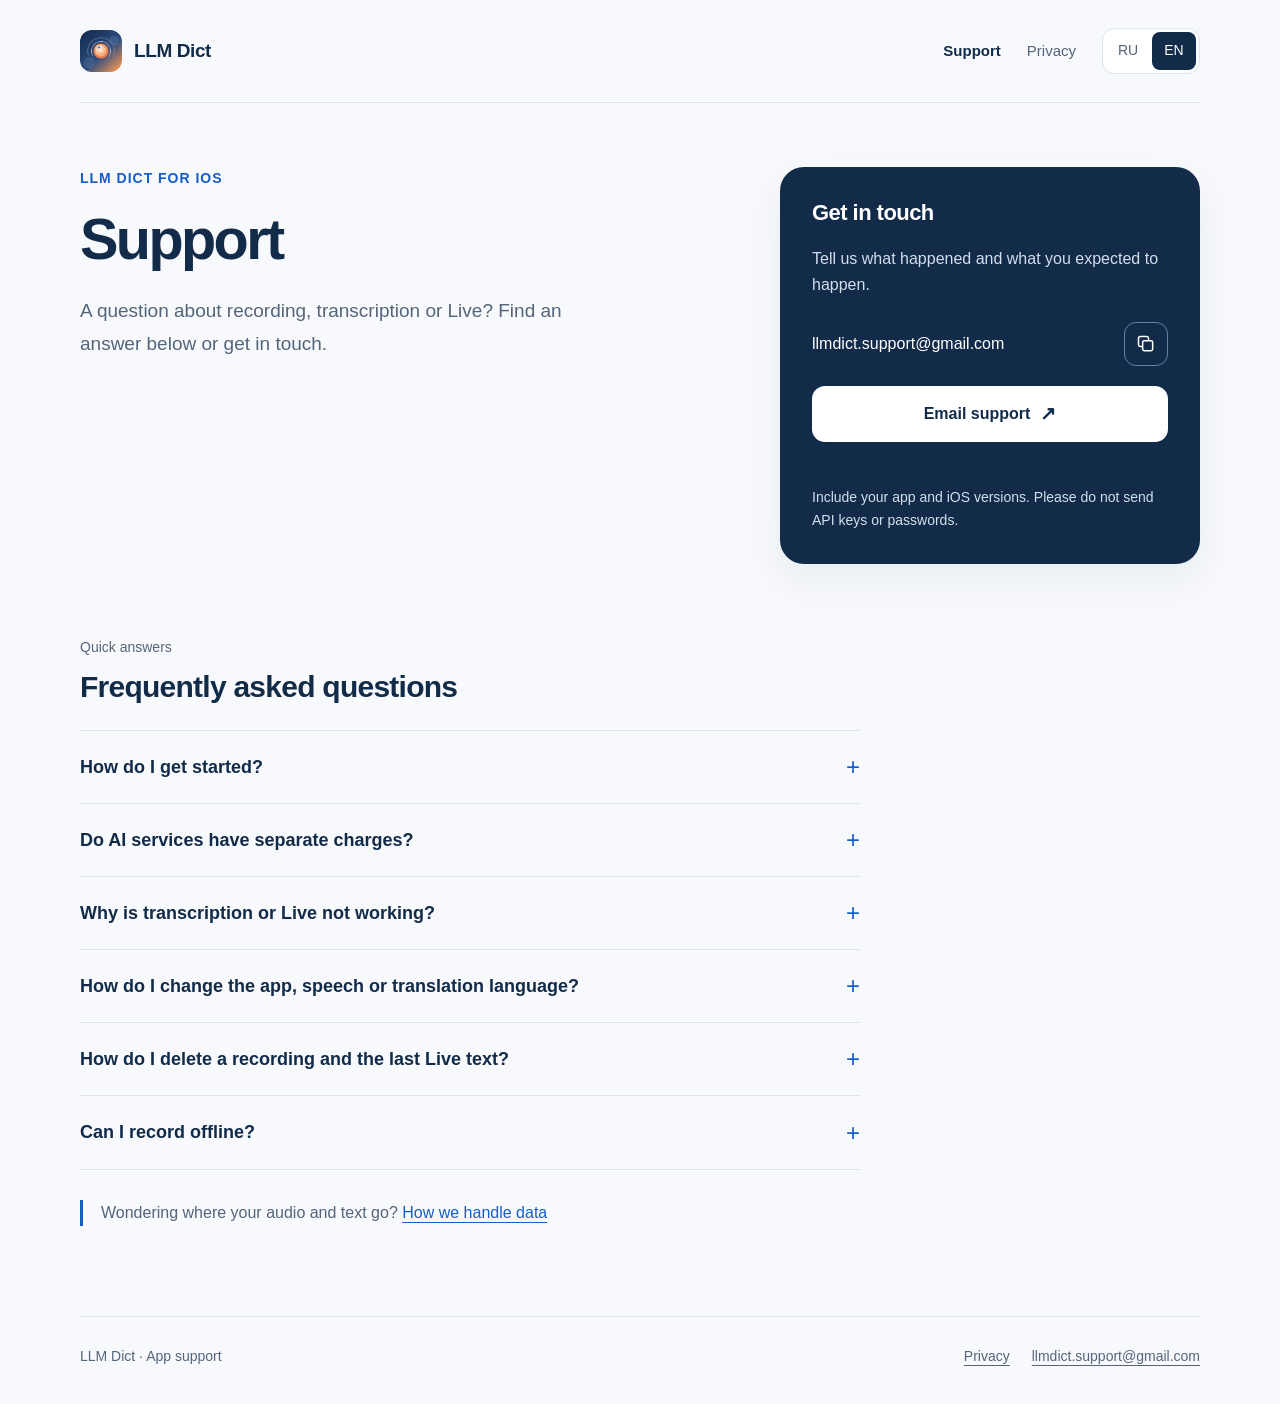
==== docs/en/index.html @ 2626f70a "Add bilingual LLM Dict support and privacy website" ====
<!doctype html>
<html lang="en"><head><meta charset="utf-8"><meta name="viewport" content="width=device-width,initial-scale=1"><meta name="color-scheme" content="light"><meta name="theme-color" content="#112b49"><title>Support · LLM Dict</title><meta name="description" content="Help with recording, transcription and Live in LLM Dict. Find answers and contact support."><meta name="referrer" content="strict-origin-when-cross-origin"><link rel="canonical" href="https://travinov.github.io/llmdict-support/en/"><link rel="alternate" hreflang="ru" href="https://travinov.github.io/llmdict-support/"><link rel="alternate" hreflang="en" href="https://travinov.github.io/llmdict-support/en/"><link rel="icon" type="image/png" href="../assets/app-icon.png"><link rel="apple-touch-icon" href="../assets/app-icon.png"><link rel="stylesheet" href="../assets/site.css"><script src="../assets/site.js" defer></script></head>
<body><a class="skip" href="#main">Skip to content</a><div class="wrap"><header class="header"><a class="brand" href="../en/"><img src="../assets/app-icon.png" alt="" width="42" height="42">LLM Dict</a><nav class="nav" aria-label="Main navigation"><a href="../en/" aria-current="page">Support</a><a href="../en/privacy/">Privacy</a><div class="languages" aria-label="Website language"><a href="../" lang="ru" hreflang="ru" aria-label="Русский">RU</a><a href="../en/" lang="en" hreflang="en" aria-label="English" aria-current="true">EN</a></div></nav></header>
<main id="main"><div class="intro"><div><p class="eyebrow">LLM Dict for iOS</p><h1>Support</h1><p class="lead">A question about recording, transcription or Live? Find an answer below or get in touch.</p></div>
<aside class="contact" aria-labelledby="contact-title"><h2 id="contact-title">Get in touch</h2><p>Tell us what happened and what you expected to happen.</p>
<div class="email-line"><a class="email" href="mailto:llmdict.support@gmail.com?subject=LLM%20Dict%20Support&amp;body=Hello%21%0D%0A%0D%0AMy%20question%3A%0D%0A%0D%0AApp%20version%3A%0D%0AiOS%20version%3A%0D%0A">llmdict.support<wbr>@gmail.com</a><button class="copy" type="button" data-copy-email="llmdict.support@gmail.com" data-success="Email address copied" data-fallback="Select the address above and copy it manually." aria-label="Copy email address" aria-describedby="copy-status"><svg viewBox="0 0 24 24" aria-hidden="true"><rect x="8" y="8" width="12" height="12" rx="2"/><path d="M15 8V5a2 2 0 0 0-2-2H5a2 2 0 0 0-2 2v8a2 2 0 0 0 2 2h3"/></svg></button></div>
<a class="primary" href="mailto:llmdict.support@gmail.com?subject=LLM%20Dict%20Support&amp;body=Hello%21%0D%0A%0D%0AMy%20question%3A%0D%0A%0D%0AApp%20version%3A%0D%0AiOS%20version%3A%0D%0A">Email support <span aria-hidden="true">↗</span></a><span id="copy-status" class="copy-status" role="status" aria-live="polite"></span><p class="small">Include your app and iOS versions. Please do not send API keys or passwords.</p></aside></div>
<section class="faq" aria-labelledby="faq-title"><p class="section-label">Quick answers</p><h2 id="faq-title">Frequently asked questions</h2><details><summary>How do I get started?</summary><div class="answer"><ol><li>Allow microphone access and make a regular recording.</li><li>For transcription, open Settings → Services and Keys, add your own key for the service you want to use, and check the connection.</li><li>Select a transcription or text-processing model. Then open a recording in the library.</li></ol></div></details><details><summary>Do AI services have separate charges?</summary><div class="answer"><p>Cloud processing uses your own accounts and API keys for OpenAI, SaluteSpeech or GigaChat. Access, usage limits and charges are set by the selected provider. A consumer chat subscription and API access may be billed separately.</p></div></details><details><summary>Why is transcription or Live not working?</summary><div class="answer"><p>Check your connection, microphone permission, API key, access to the selected model and provider usage limits. For OpenAI, also check the API address and service availability in your region.</p><p>If the problem persists, send the error message, service name and steps to reproduce it. Please do not include your key.</p></div></details><details><summary>How do I change the app, speech or translation language?</summary><div class="answer"><p>Choose Russian, English or System in Settings → App Language. Speech and translation languages are configured separately in Live settings. Changing the interface language does not translate saved recordings or your instructions.</p></div></details><details><summary>How do I delete a recording and the last Live text?</summary><div class="answer"><p>Swipe left on a library recording, choose Delete and confirm. In the current version, the last source Live transcript is also stored separately: after stopping Live, open its instruction menu and choose Clear Screen.</p><p>This option is available in the Live mode with instruction selection. If another model is selected, stop Live and switch to an instruction-capable model in the gpt-realtime family. Clearing the screen alone does not delete the library recording.</p></div></details><details><summary>Can I record offline?</summary><div class="answer"><p>Regular recording, playback and local audio enhancement run on your device. Cloud transcription, text processing and Live require a connection to the selected AI service.</p></div></details></section>
<p class="note">Wondering where your audio and text go? <a href="../en/privacy/">How we handle data</a></p></main><footer class="footer"><p>LLM Dict · App support</p><div class="footer-links"><a href="../en/privacy/">Privacy</a><a href="mailto:llmdict.support@gmail.com">llmdict.support@gmail.com</a></div></footer></div></body></html>
---- docs/assets/site.css ----
:root{color-scheme:light;--bg:#f7f9fc;--paper:#fff;--ink:#112b49;--muted:#53657a;--line:#dce4ef;--accent:#165dcc;--focus:#dd691e;--radius:24px;font-family:-apple-system,BlinkMacSystemFont,"Segoe UI",sans-serif;font-size:16px}
*{box-sizing:border-box}html{scroll-behavior:smooth;scroll-padding-top:28px}body{margin:0;background:var(--bg);color:var(--ink);line-height:1.65}a{color:var(--accent);text-underline-offset:4px}button,input{font:inherit}button,a,summary{-webkit-tap-highlight-color:transparent}a,button,summary{touch-action:manipulation}a:focus-visible,button:focus-visible,summary:focus-visible{outline:3px solid var(--focus);outline-offset:5px}::selection{background:#dbeafe}img{max-width:100%;display:block}.wrap{width:min(1120px,calc(100% - 64px));margin-inline:auto}.skip{position:absolute;left:24px;top:-100px;padding:12px 20px;background:var(--paper);z-index:5}.skip:focus{top:16px}
.header{display:flex;align-items:center;justify-content:space-between;gap:24px;padding-block:28px;border-bottom:1px solid var(--line)}.brand{display:flex;align-items:center;gap:12px;text-decoration:none;color:var(--ink);font-size:19px;font-weight:700;letter-spacing:-.4px}.brand img{width:42px;height:42px;border-radius:12px}.nav{display:flex;align-items:center;gap:26px}.nav>a{font-size:15px;color:var(--muted);text-decoration:none;padding-block:10px}.nav>a[aria-current=page]{color:var(--ink);font-weight:650}.languages{display:flex;gap:2px;border:1px solid var(--line);padding:3px;border-radius:12px;background:var(--paper)}.languages a{display:grid;place-items:center;min-height:38px;min-width:44px;padding:3px 11px;color:var(--muted);font-size:14px;text-decoration:none;border-radius:8px}.languages a[aria-current=true]{background:var(--ink);color:white}
main{padding-block:64px 72px}.intro{display:grid;grid-template-columns:1fr 420px;gap:72px;align-items:start}.eyebrow{margin:0 0 18px;color:var(--accent);font-size:14px;font-weight:650;letter-spacing:.07em;text-transform:uppercase}h1{font-size:clamp(2.2rem,4.5vw,3.65rem);letter-spacing:-.045em;line-height:1.1;font-weight:680;margin:0 0 24px;max-width:650px}h2{font-size:1.55rem;line-height:1.3;letter-spacing:-.025em;margin:0 0 18px}p{margin:0 0 18px}.lead{font-size:19px;color:var(--muted);max-width:540px;line-height:1.7}.contact{background:var(--ink);color:#fff;border-radius:var(--radius);padding:32px;box-shadow:0 16px 40px #142d4610}.contact h2{font-size:22px}.contact p{color:#d3dfed;font-size:16px}.contact .email{font-size:16px;color:#fff;text-decoration:none;overflow-wrap:anywhere}.contact .email:hover{text-decoration:underline}.contact .email-line{display:flex;align-items:center;gap:8px;justify-content:space-between;margin-block:24px 20px}.copy{display:grid;place-items:center;flex:none;width:44px;height:44px;border:1px solid #6682a3;border-radius:12px;background:transparent;color:white;cursor:pointer}.copy:hover{background:#294463}.copy svg{width:20px;height:20px;fill:none;stroke:currentColor;stroke-width:1.8}.primary{display:flex;align-items:center;justify-content:center;gap:10px;min-height:50px;padding:12px 18px;border-radius:13px;background:#fff;color:var(--ink);font-weight:650;text-decoration:none;transition:background .18s,transform .18s}.primary:hover{background:#eaf2ff;transform:translateY(-1px)}.primary span{font-size:19px}.copy-status{display:block;min-height:24px;margin-top:8px;color:#d3dfed;font-size:14px}.contact .small{font-size:14px;margin:12px 0 0;color:#d3dfed}
.faq{max-width:780px;margin-top:72px}.section-label{color:var(--muted);font-size:14px;margin:0 0 8px}.faq>h2{font-size:30px;margin-bottom:24px}.faq details{border-top:1px solid var(--line)}.faq details:last-child{border-bottom:1px solid var(--line)}summary{display:flex;align-items:center;justify-content:space-between;gap:20px;padding:23px 0;font-size:18px;font-weight:590;line-height:1.45;list-style:none;cursor:pointer}summary::-webkit-details-marker{display:none}summary::after{content:'+';font-size:24px;line-height:1;font-weight:400;flex:none;color:var(--accent)}details[open] summary::after{content:'−'}.answer{padding:0 34px 24px 0;color:var(--muted)}.answer p:last-child{margin-bottom:0}.answer ol{padding-left:22px;margin:0}.answer li+li{margin-top:8px}.note{border-left:3px solid var(--accent);padding-left:18px;margin-top:30px;color:var(--muted);font-size:16px;max-width:760px}
.footer{display:flex;flex-wrap:wrap;align-items:center;justify-content:space-between;gap:16px;padding-block:28px 36px;border-top:1px solid var(--line);font-size:14px;color:var(--muted)}.footer p{margin:0}.footer a{color:var(--muted)}.footer-links{display:flex;flex-wrap:wrap;gap:22px}.legal-head{max-width:860px;min-width:0}.legal-head h1{font-size:clamp(2rem,4.2vw,3.1rem);overflow-wrap:anywhere;hyphens:auto}.updated{font-size:14px;color:var(--muted);margin-bottom:18px}.legal-layout{display:grid;grid-template-columns:220px minmax(0,1fr);gap:60px;margin-top:46px}.contents{font-size:14px;align-self:start;position:sticky;top:30px}.contents p{font-weight:650;color:var(--ink)}.contents a{display:block;text-decoration:none;color:var(--muted);padding:7px 0}.contents a:hover{color:var(--accent)}.legal{max-width:750px}.legal section+section{margin-top:40px;padding-top:36px;border-top:1px solid var(--line)}.legal p,.legal li{color:var(--muted)}.legal strong{color:var(--ink)}.legal ul{padding-left:22px}.legal li+li{margin-top:8px}.legal h2{scroll-margin-top:30px}.legal a{overflow-wrap:anywhere}.data-list{display:grid;gap:0;margin:22px 0}.data-list>div{padding:16px 0;border-bottom:1px solid var(--line)}.data-list dt{font-weight:650;margin-bottom:4px}.data-list dd{margin:0;color:var(--muted)}.owner{margin-top:24px;font-size:16px;color:var(--muted)}
@media(max-width:900px){.intro{grid-template-columns:1fr 360px;gap:32px}.nav{gap:16px}.legal-layout{grid-template-columns:170px minmax(0,1fr);gap:32px}.contact{padding:26px}}
@media(max-width:700px){.wrap{width:calc(100% - 40px)}.header{position:relative;padding-block:20px;gap:20px;flex-wrap:wrap}.nav{width:100%;justify-content:space-between;gap:12px}.languages{position:absolute;top:20px;right:0;margin-left:0}.brand{padding-right:108px}.brand img{width:36px;height:36px}.nav>a{font-size:14px}main{padding-block:40px 48px}.intro{grid-template-columns:1fr;gap:26px}h1{font-size:2.55rem;margin-bottom:20px}.lead{font-size:18px}.eyebrow{margin-bottom:14px}.contact{padding:26px}.faq{margin-top:46px}.faq>h2{font-size:27px}summary{font-size:17px;padding-block:21px}.answer{padding-right:8px}.footer{align-items:flex-start;flex-direction:column;padding-block:24px}.legal-layout{grid-template-columns:1fr;gap:32px;margin-top:28px}.contents{position:static;border-bottom:1px solid var(--line);padding-bottom:22px}.legal h2{font-size:23px}}
@media(prefers-reduced-motion:reduce){html{scroll-behavior:auto}*,*::before,*::after{transition:none!important;animation:none!important}.primary:hover{transform:none}}
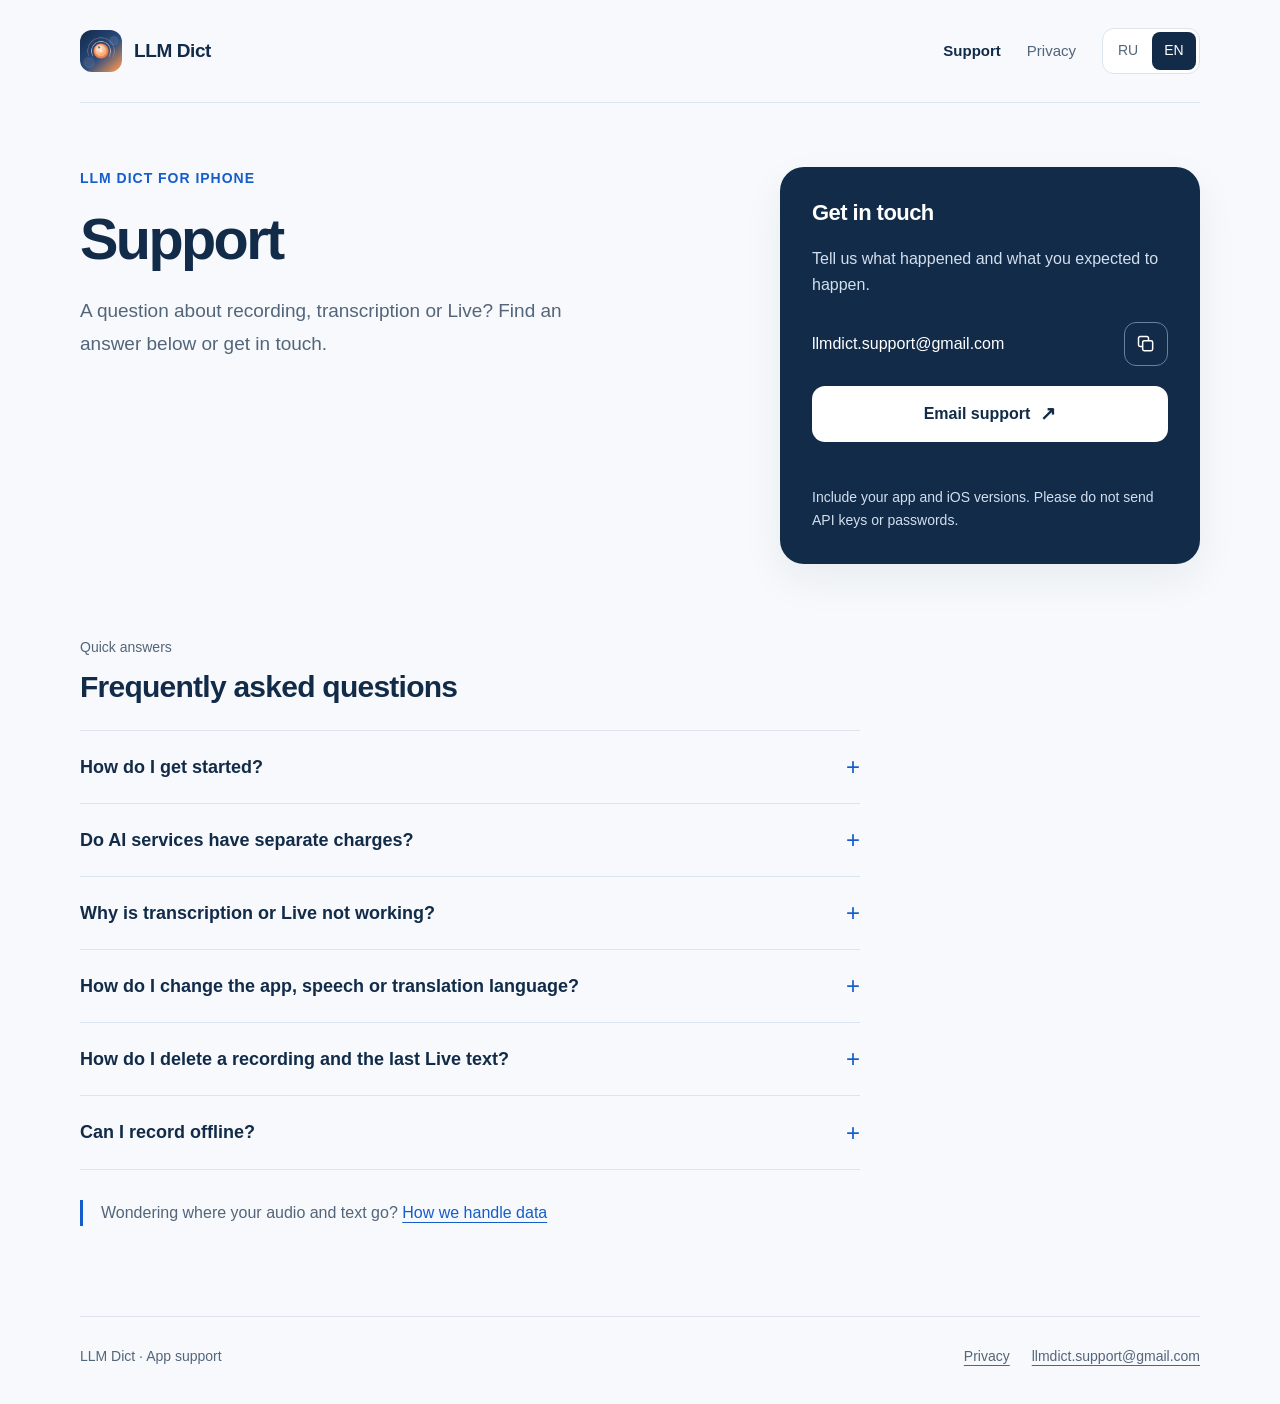
==== commit 2a3efa31: "Align support and privacy pages with OpenAI-only iPhone release" ====
--- a/docs/en/index.html
+++ b/docs/en/index.html
@@ -1,9 +1,9 @@
 <!doctype html>
 <html lang="en"><head><meta charset="utf-8"><meta name="viewport" content="width=device-width,initial-scale=1"><meta name="color-scheme" content="light"><meta name="theme-color" content="#112b49"><title>Support · LLM Dict</title><meta name="description" content="Help with recording, transcription and Live in LLM Dict. Find answers and contact support."><meta name="referrer" content="strict-origin-when-cross-origin"><link rel="canonical" href="https://travinov.github.io/llmdict-support/en/"><link rel="alternate" hreflang="ru" href="https://travinov.github.io/llmdict-support/"><link rel="alternate" hreflang="en" href="https://travinov.github.io/llmdict-support/en/"><link rel="icon" type="image/png" href="../assets/app-icon.png"><link rel="apple-touch-icon" href="../assets/app-icon.png"><link rel="stylesheet" href="../assets/site.css"><script src="../assets/site.js" defer></script></head>
 <body><a class="skip" href="#main">Skip to content</a><div class="wrap"><header class="header"><a class="brand" href="../en/"><img src="../assets/app-icon.png" alt="" width="42" height="42">LLM Dict</a><nav class="nav" aria-label="Main navigation"><a href="../en/" aria-current="page">Support</a><a href="../en/privacy/">Privacy</a><div class="languages" aria-label="Website language"><a href="../" lang="ru" hreflang="ru" aria-label="Русский">RU</a><a href="../en/" lang="en" hreflang="en" aria-label="English" aria-current="true">EN</a></div></nav></header>
-<main id="main"><div class="intro"><div><p class="eyebrow">LLM Dict for iOS</p><h1>Support</h1><p class="lead">A question about recording, transcription or Live? Find an answer below or get in touch.</p></div>
+<main id="main"><div class="intro"><div><p class="eyebrow">LLM Dict for iPhone</p><h1>Support</h1><p class="lead">A question about recording, transcription or Live? Find an answer below or get in touch.</p></div>
 <aside class="contact" aria-labelledby="contact-title"><h2 id="contact-title">Get in touch</h2><p>Tell us what happened and what you expected to happen.</p>
 <div class="email-line"><a class="email" href="mailto:llmdict.support@gmail.com?subject=LLM%20Dict%20Support&amp;body=Hello%21%0D%0A%0D%0AMy%20question%3A%0D%0A%0D%0AApp%20version%3A%0D%0AiOS%20version%3A%0D%0A">llmdict.support<wbr>@gmail.com</a><button class="copy" type="button" data-copy-email="llmdict.support@gmail.com" data-success="Email address copied" data-fallback="Select the address above and copy it manually." aria-label="Copy email address" aria-describedby="copy-status"><svg viewBox="0 0 24 24" aria-hidden="true"><rect x="8" y="8" width="12" height="12" rx="2"/><path d="M15 8V5a2 2 0 0 0-2-2H5a2 2 0 0 0-2 2v8a2 2 0 0 0 2 2h3"/></svg></button></div>
 <a class="primary" href="mailto:llmdict.support@gmail.com?subject=LLM%20Dict%20Support&amp;body=Hello%21%0D%0A%0D%0AMy%20question%3A%0D%0A%0D%0AApp%20version%3A%0D%0AiOS%20version%3A%0D%0A">Email support <span aria-hidden="true">↗</span></a><span id="copy-status" class="copy-status" role="status" aria-live="polite"></span><p class="small">Include your app and iOS versions. Please do not send API keys or passwords.</p></aside></div>
-<section class="faq" aria-labelledby="faq-title"><p class="section-label">Quick answers</p><h2 id="faq-title">Frequently asked questions</h2><details><summary>How do I get started?</summary><div class="answer"><ol><li>Allow microphone access and make a regular recording.</li><li>For transcription, open Settings → Services and Keys, add your own key for the service you want to use, and check the connection.</li><li>Select a transcription or text-processing model. Then open a recording in the library.</li></ol></div></details><details><summary>Do AI services have separate charges?</summary><div class="answer"><p>Cloud processing uses your own accounts and API keys for OpenAI, SaluteSpeech or GigaChat. Access, usage limits and charges are set by the selected provider. A consumer chat subscription and API access may be billed separately.</p></div></details><details><summary>Why is transcription or Live not working?</summary><div class="answer"><p>Check your connection, microphone permission, API key, access to the selected model and provider usage limits. For OpenAI, also check the API address and service availability in your region.</p><p>If the problem persists, send the error message, service name and steps to reproduce it. Please do not include your key.</p></div></details><details><summary>How do I change the app, speech or translation language?</summary><div class="answer"><p>Choose Russian, English or System in Settings → App Language. Speech and translation languages are configured separately in Live settings. Changing the interface language does not translate saved recordings or your instructions.</p></div></details><details><summary>How do I delete a recording and the last Live text?</summary><div class="answer"><p>Swipe left on a library recording, choose Delete and confirm. In the current version, the last source Live transcript is also stored separately: after stopping Live, open its instruction menu and choose Clear Screen.</p><p>This option is available in the Live mode with instruction selection. If another model is selected, stop Live and switch to an instruction-capable model in the gpt-realtime family. Clearing the screen alone does not delete the library recording.</p></div></details><details><summary>Can I record offline?</summary><div class="answer"><p>Regular recording, playback and local audio enhancement run on your device. Cloud transcription, text processing and Live require a connection to the selected AI service.</p></div></details></section>
+<section class="faq" aria-labelledby="faq-title"><p class="section-label">Quick answers</p><h2 id="faq-title">Frequently asked questions</h2><details><summary>How do I get started?</summary><div class="answer"><ol><li>Allow microphone access and make a regular recording.</li><li>For transcription, open Settings → Services and Keys, read the data-sharing disclosure, check the consent box, add your own OpenAI API key, and check the connection.</li><li>Select a transcription or text-processing model. Then open a recording in the library.</li></ol></div></details><details><summary>Do AI services have separate charges?</summary><div class="answer"><p>Cloud processing uses your own accounts and API keys for OpenAI. Access, usage limits and charges are set by the selected provider. A consumer chat subscription and API access may be billed separately.</p></div></details><details><summary>Why is transcription or Live not working?</summary><div class="answer"><p>Check your data-sharing consent in the service settings, connection, microphone permission, API key, access to the selected model and provider usage limits. For OpenAI, also check the API address and service availability in your region.</p><p>If the problem persists, send the error message, service name and steps to reproduce it. Please do not include your key.</p></div></details><details><summary>How do I change the app, speech or translation language?</summary><div class="answer"><p>Choose Russian, English or System in Settings → App Language. Speech and translation languages are configured separately in Live settings. Changing the interface language does not translate saved recordings or your instructions.</p></div></details><details><summary>How do I delete a recording and the last Live text?</summary><div class="answer"><p>Swipe left on a library recording, choose Delete and confirm. In version 1.0, this removes the recording, its audio files and text, including the separate saved copy of the last Live text when it belongs to that recording.</p><p>Clear Screen in the Live instruction menu clears the current screen and its saved state, but does not by itself delete the library recording.</p></div></details><details><summary>Can I record offline?</summary><div class="answer"><p>Regular recording, playback and local audio enhancement run on your device. Cloud transcription, text processing and Live require a connection to the selected AI service.</p></div></details></section>
 <p class="note">Wondering where your audio and text go? <a href="../en/privacy/">How we handle data</a></p></main><footer class="footer"><p>LLM Dict · App support</p><div class="footer-links"><a href="../en/privacy/">Privacy</a><a href="mailto:llmdict.support@gmail.com">llmdict.support@gmail.com</a></div></footer></div></body></html>
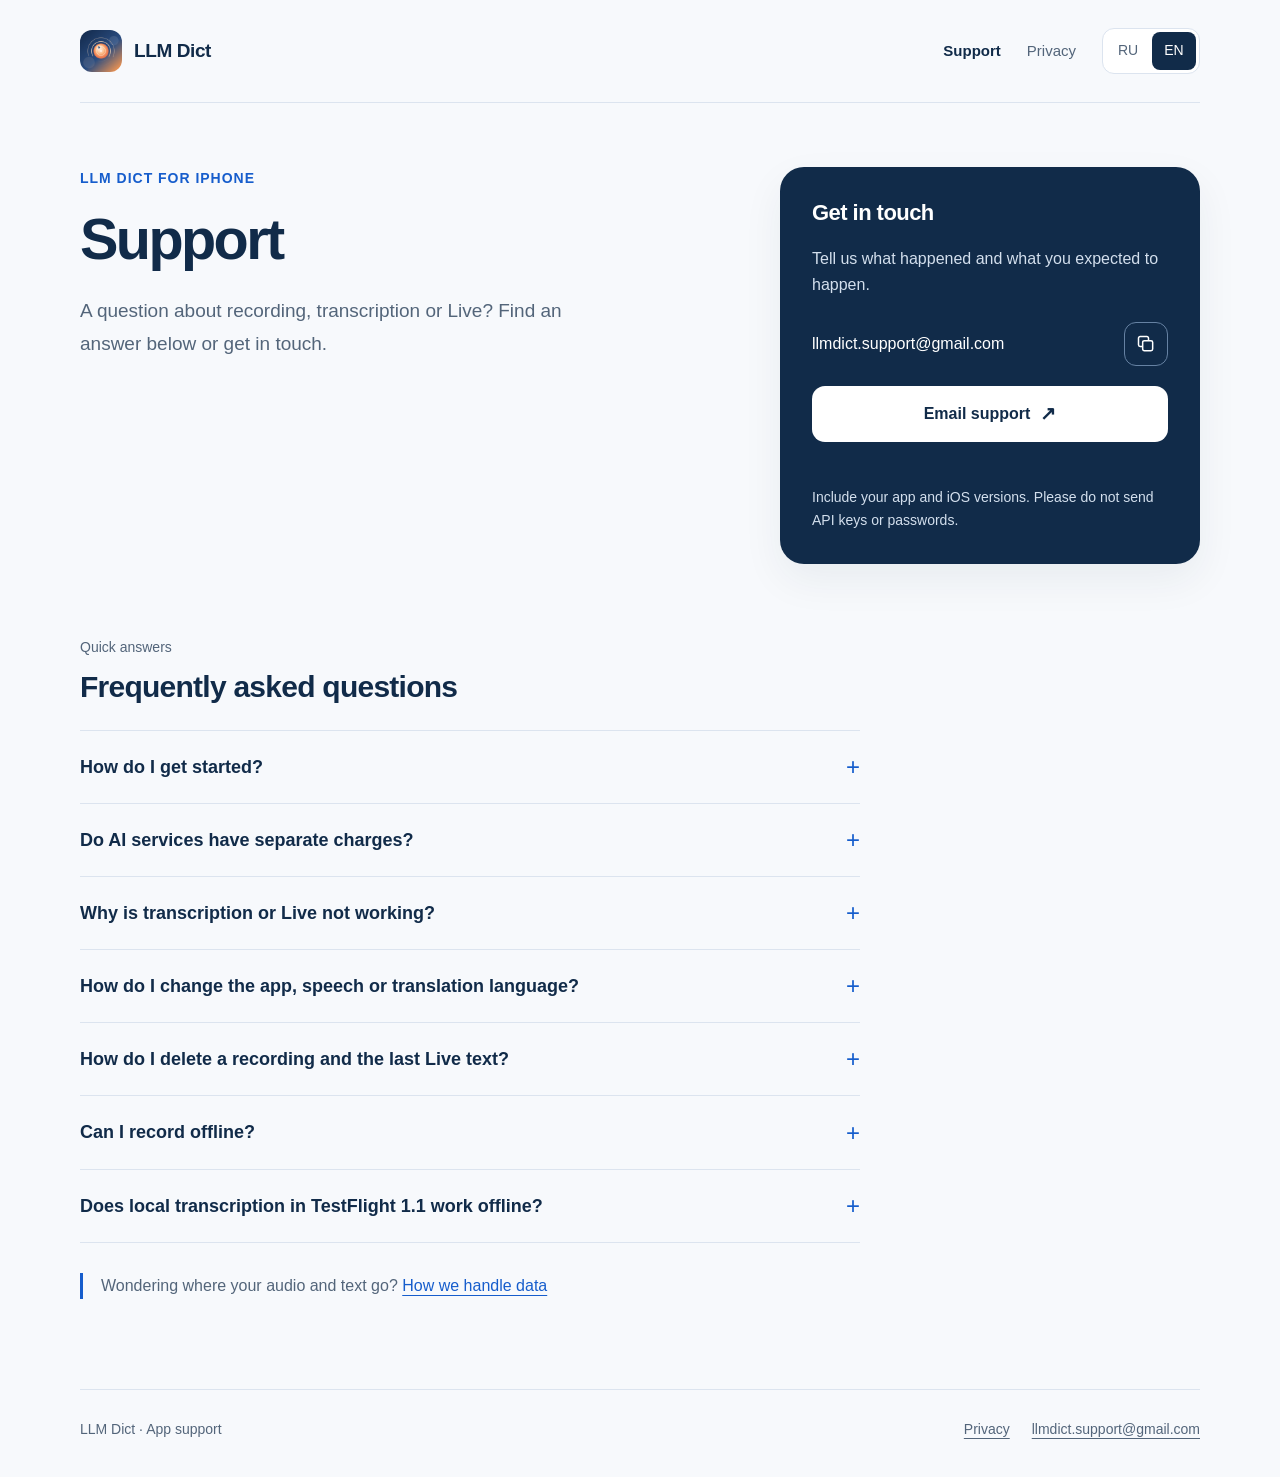
==== commit f4b305d1: "Document TestFlight 1.1 local Whisper and restored cloud services" ====
--- a/docs/en/index.html
+++ b/docs/en/index.html
@@ -5,5 +5,5 @@
 <aside class="contact" aria-labelledby="contact-title"><h2 id="contact-title">Get in touch</h2><p>Tell us what happened and what you expected to happen.</p>
 <div class="email-line"><a class="email" href="mailto:llmdict.support@gmail.com?subject=LLM%20Dict%20Support&amp;body=Hello%21%0D%0A%0D%0AMy%20question%3A%0D%0A%0D%0AApp%20version%3A%0D%0AiOS%20version%3A%0D%0A">llmdict.support<wbr>@gmail.com</a><button class="copy" type="button" data-copy-email="llmdict.support@gmail.com" data-success="Email address copied" data-fallback="Select the address above and copy it manually." aria-label="Copy email address" aria-describedby="copy-status"><svg viewBox="0 0 24 24" aria-hidden="true"><rect x="8" y="8" width="12" height="12" rx="2"/><path d="M15 8V5a2 2 0 0 0-2-2H5a2 2 0 0 0-2 2v8a2 2 0 0 0 2 2h3"/></svg></button></div>
 <a class="primary" href="mailto:llmdict.support@gmail.com?subject=LLM%20Dict%20Support&amp;body=Hello%21%0D%0A%0D%0AMy%20question%3A%0D%0A%0D%0AApp%20version%3A%0D%0AiOS%20version%3A%0D%0A">Email support <span aria-hidden="true">↗</span></a><span id="copy-status" class="copy-status" role="status" aria-live="polite"></span><p class="small">Include your app and iOS versions. Please do not send API keys or passwords.</p></aside></div>
-<section class="faq" aria-labelledby="faq-title"><p class="section-label">Quick answers</p><h2 id="faq-title">Frequently asked questions</h2><details><summary>How do I get started?</summary><div class="answer"><ol><li>Allow microphone access and make a regular recording.</li><li>For transcription, open Settings → Services and Keys, read the data-sharing disclosure, check the consent box, add your own OpenAI API key, and check the connection.</li><li>Select a transcription or text-processing model. Then open a recording in the library.</li></ol></div></details><details><summary>Do AI services have separate charges?</summary><div class="answer"><p>Cloud processing uses your own accounts and API keys for OpenAI. Access, usage limits and charges are set by the selected provider. A consumer chat subscription and API access may be billed separately.</p></div></details><details><summary>Why is transcription or Live not working?</summary><div class="answer"><p>Check your data-sharing consent in the service settings, connection, microphone permission, API key, access to the selected model and provider usage limits. For OpenAI, also check the API address and service availability in your region.</p><p>If the problem persists, send the error message, service name and steps to reproduce it. Please do not include your key.</p></div></details><details><summary>How do I change the app, speech or translation language?</summary><div class="answer"><p>Choose Russian, English or System in Settings → App Language. Speech and translation languages are configured separately in Live settings. Changing the interface language does not translate saved recordings or your instructions.</p></div></details><details><summary>How do I delete a recording and the last Live text?</summary><div class="answer"><p>Swipe left on a library recording, choose Delete and confirm. In version 1.0, this removes the recording, its audio files and text, including the separate saved copy of the last Live text when it belongs to that recording.</p><p>Clear Screen in the Live instruction menu clears the current screen and its saved state, but does not by itself delete the library recording.</p></div></details><details><summary>Can I record offline?</summary><div class="answer"><p>Regular recording, playback and local audio enhancement run on your device. Cloud transcription, text processing and Live require a connection to the selected AI service.</p></div></details></section>
+<section class="faq" aria-labelledby="faq-title"><p class="section-label">Quick answers</p><h2 id="faq-title">Frequently asked questions</h2><details><summary>How do I get started?</summary><div class="answer"><ol><li>Allow microphone access and make a regular recording.</li><li>For transcription, open Settings → Services and Keys, read the data-sharing disclosure, check the consent box, add your own OpenAI API key, and check the connection.</li><li>Select a transcription or text-processing model. Then open a recording in the library.</li></ol></div></details><details><summary>Do AI services have separate charges?</summary><div class="answer"><p>Cloud processing uses your own accounts and API keys for OpenAI. Access, usage limits and charges are set by the selected provider. A consumer chat subscription and API access may be billed separately.</p></div></details><details><summary>Why is transcription or Live not working?</summary><div class="answer"><p>Check your data-sharing consent in the service settings, connection, microphone permission, API key, access to the selected model and provider usage limits. For OpenAI, also check the API address and service availability in your region.</p><p>If the problem persists, send the error message, service name and steps to reproduce it. Please do not include your key.</p></div></details><details><summary>How do I change the app, speech or translation language?</summary><div class="answer"><p>Choose Russian, English or System in Settings → App Language. Speech and translation languages are configured separately in Live settings. Changing the interface language does not translate saved recordings or your instructions.</p></div></details><details><summary>How do I delete a recording and the last Live text?</summary><div class="answer"><p>Swipe left on a library recording, choose Delete and confirm. In version 1.0, this removes the recording, its audio files and text, including the separate saved copy of the last Live text when it belongs to that recording.</p><p>Clear Screen in the Live instruction menu clears the current screen and its saved state, but does not by itself delete the library recording.</p></div></details><details><summary>Can I record offline?</summary><div class="answer"><p>Regular recording, playback and local audio enhancement run on your device. Cloud transcription, text processing and Live require a connection to the selected AI service.</p></div></details><details><summary>Does local transcription in TestFlight 1.1 work offline?</summary><div class="answer"><p>Yes. Download the model in Settings → Local transcription and enable “On-device transcription.” This applies to recordings and Live. Downloading requires an internet connection; Whisper then works on your iPhone. Speed depends on the device. If Live falls behind, audio is saved for transcription in the library. Formatting with GigaChat or OpenAI requires an internet connection.</p></div></details></section>
 <p class="note">Wondering where your audio and text go? <a href="../en/privacy/">How we handle data</a></p></main><footer class="footer"><p>LLM Dict · App support</p><div class="footer-links"><a href="../en/privacy/">Privacy</a><a href="mailto:llmdict.support@gmail.com">llmdict.support@gmail.com</a></div></footer></div></body></html>
